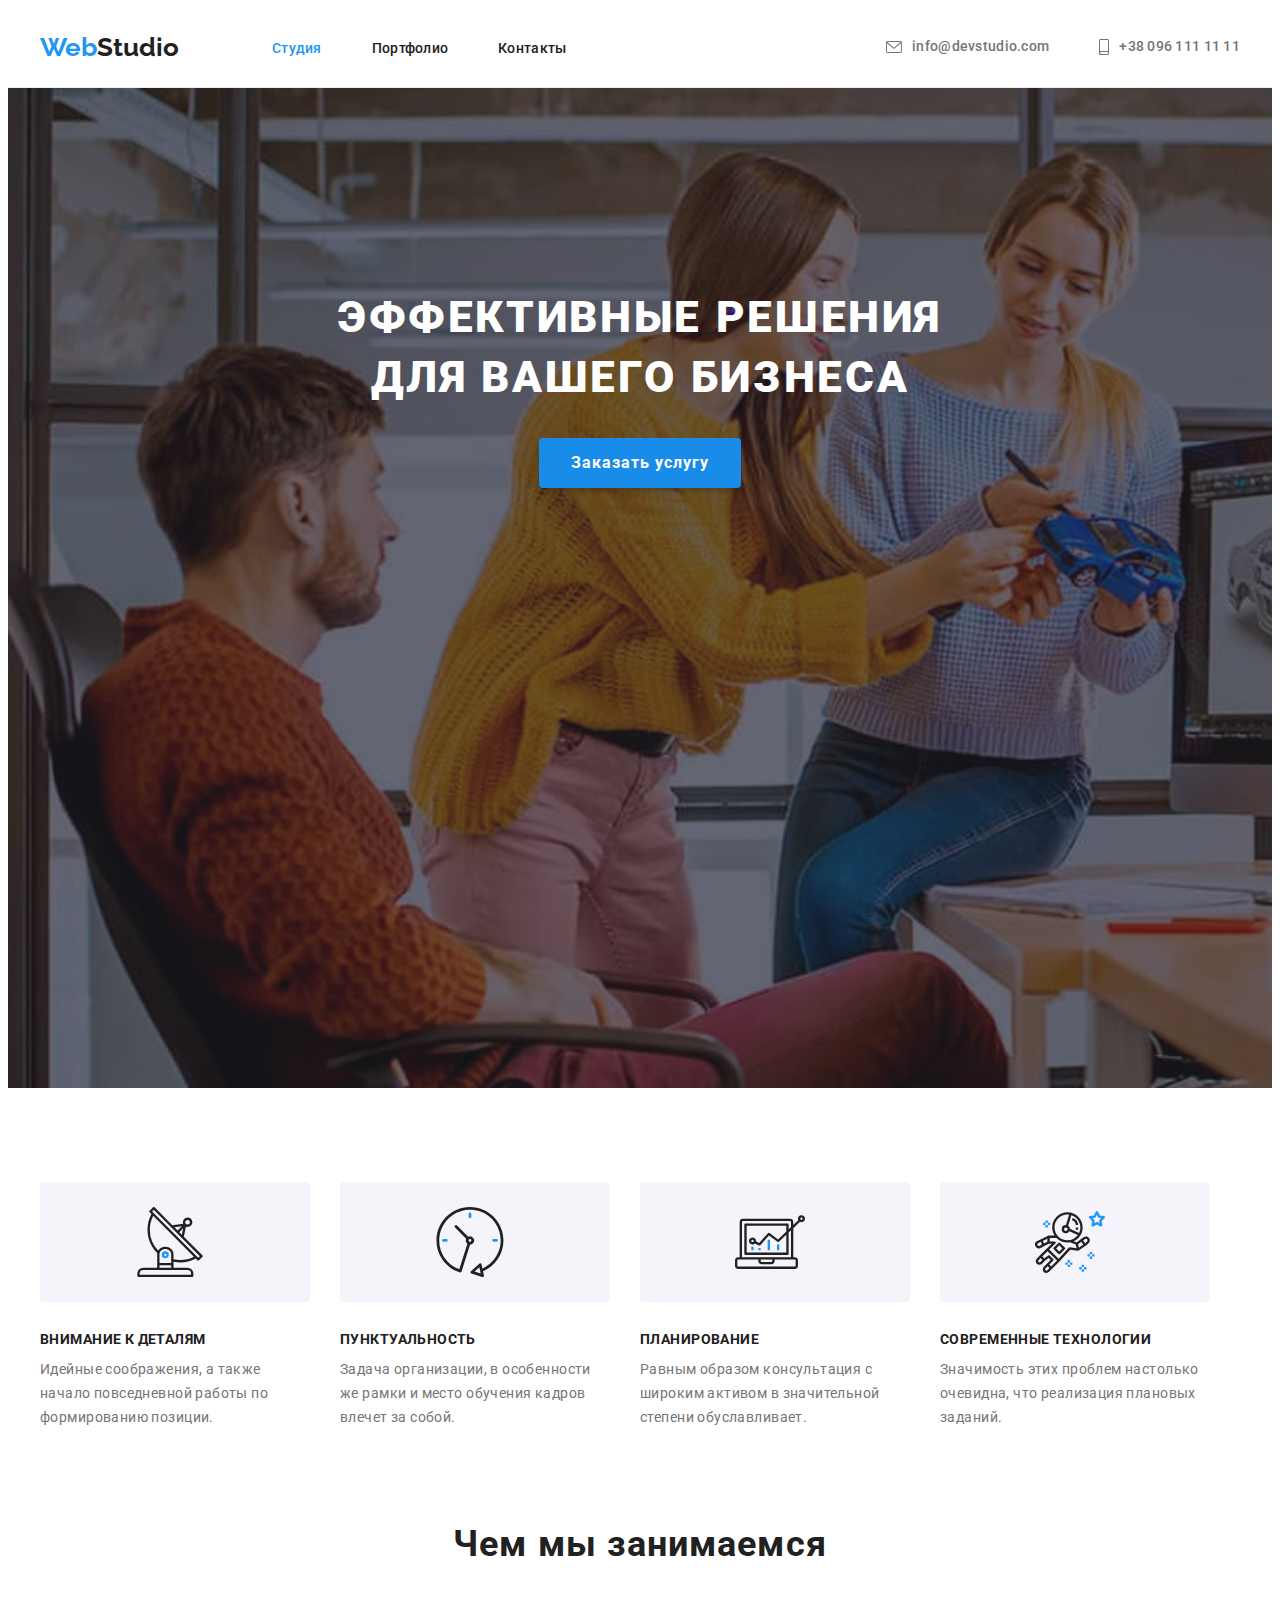
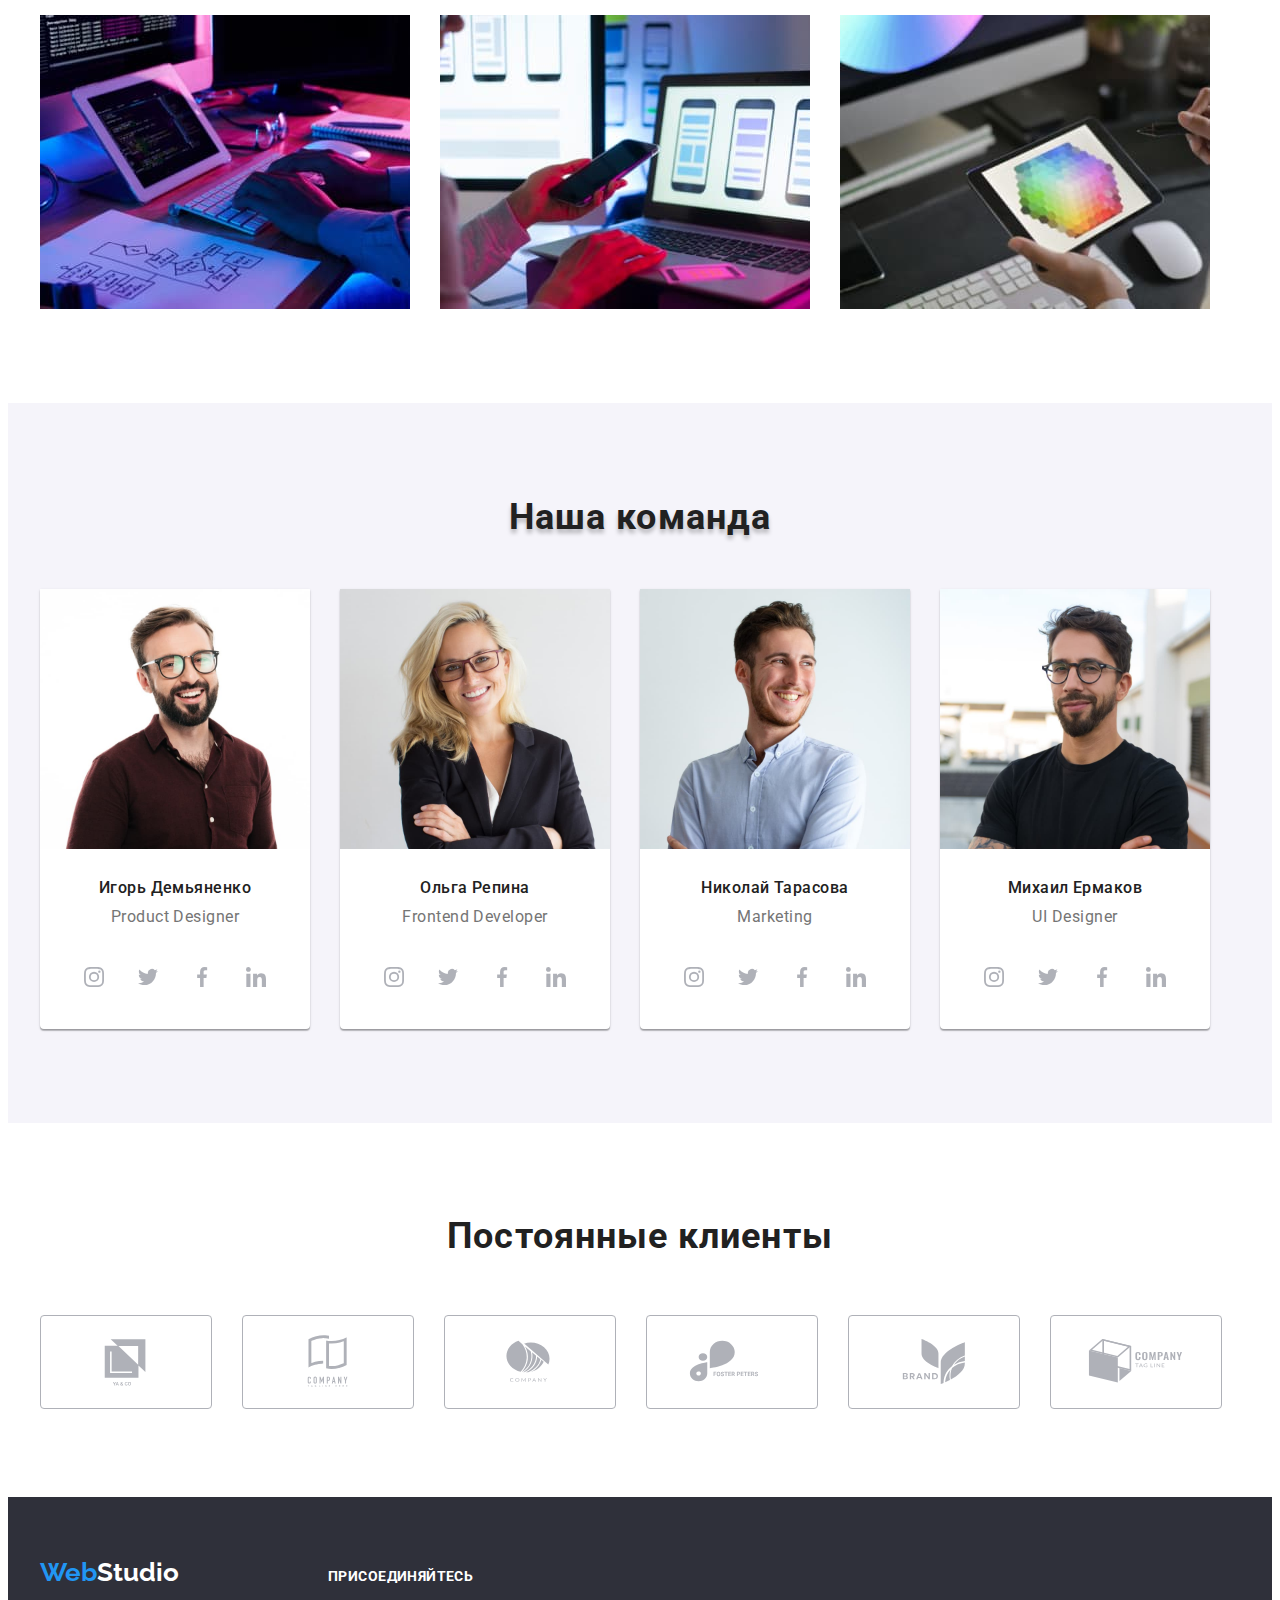
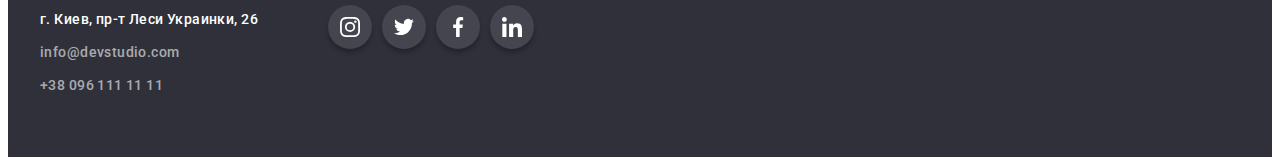
==== index.html @ 04c1d5ff "Добавляет Оверлей и транзишн на елементы при ховере" ====
<!DOCTYPE html>
<html lang="ru">
  <head>
    <meta charset="UTF-8" />
    <meta http-equiv="X-UA-Compatible" content="IE=edge" />
    <meta name="viewport" content="width=device-width, initial-scale=1.0" />
    <title>Home Work 4</title>
    <link rel="preconnect" href="https://fonts.googleapis.com" />
    <link rel="preconnect" href="https://fonts.gstatic.com" crossorigin />
    <link
      href="https://fonts.googleapis.com/css2?family=Raleway:wght@700&family=Roboto:wght@400;500;700;900&display=swap"
      rel="stylesheet"
    />
    <link
      rel="stylesheet"
      href="https://cdnjs.cloudflare.com/ajax/libs/modern-normalize/1.1.0/modern-normalize.min.css"
      integrity="sha512-wpPYUAdjBVSE4KJnH1VR1HeZfpl1ub8YT/NKx4PuQ5NmX2tKuGu6U/JRp5y+Y8XG2tV+wKQpNHVUX03MfMFn9Q=="
      crossorigin="anonymous"
      referrerpolicy="no-referrer"
    />
    <link rel="stylesheet" href="./css/styles.css" />
  </head>
  <body>
    <header class="header">
      <div class="container header-container">
        <div class="flex-container">
          <a href="" class="header-logo"><span class="logo-span">Web</span>Studio</a>
          <nav>
            <ul class="marker-list header-list">
              <li class="item"><a class="nav-link current" href="">Студия</a></li>
              <li class="item"><a class="nav-link" href="./porfolio.html">Портфолио</a></li>
              <li class="item"><a class="nav-link" href="">Контакты</a></li>
            </ul>
          </nav>
          <ul class="marker-list header-list-contact">
            <li class="contact-item">
              <a class="contact-link" href="mailto:info@devstudio.com">
                <svg class="icon-header-mail" width="16" height="12">
                  <use href="./images/symbol-defs.svg#header-icon1"></use></svg
                >info@devstudio.com</a
              >
            </li>
            <li class="contact-item">
              <a class="contact-link" href="tel:+380961111111">
                <svg class="icon-header-mail" width="10" height="16">
                  <use href="./images/symbol-defs.svg#header-icon2"></use>
                </svg>
                +38 096 111 11 11
              </a>
            </li>
          </ul>
        </div>
      </div>
    </header>
    <main>
      <!-- SECTION HERO START -->
      <section class="hero-section hero">
        <div class="container">
          <h1 class="main-title">
            Эффективные решения <br />
            для вашего бизнеса
          </h1>
          <button type="button" class="btn-order-service">Заказать услугу</button>
        </div>
      </section>
      <!-- SECTION HERO END -->
      <!-- SECTION OPPORTUNITIES START -->
      <section class="section">
        <div class="container">
          <h2 class="visually-hidden">Наши преимущества</h2>
          <ul class="marker-list list-box">
            <li class="item">
              <div class="icon-element">
                <svg class="icon-header-mail" width="70" height="70">
                  <use href="./images/symbol-defs.svg#opportunites-icon1"></use>
                </svg>
              </div>
              <h3 class="small-title">Внимание к деталям</h3>
              <p class="text-title">
                Идейные соображения, а также начало повседневной работы по формированию позиции.
              </p>
            </li>

            <li class="item">
              <div class="icon-element">
                <svg class="icon-header-mail" width="70" height="70">
                  <use href="./images/symbol-defs.svg#opportunites-icon2"></use>
                </svg>
              </div>
              <h3 class="small-title">Пунктуальность</h3>
              <p class="text-title">
                Задача организации, в особенности же рамки и место обучения кадров влечет за собой.
              </p>
            </li>

            <li class="item">
              <div class="icon-element">
                <svg class="icon-header-mail" width="70" height="70">
                  <use href="./images/symbol-defs.svg#opportunites-icon3"></use>
                </svg>
              </div>
              <h3 class="small-title">Планирование</h3>
              <p class="text-title">
                Равным образом консультация с широким активом в значительной степени обуславливает.
              </p>
            </li>

            <li class="item">
              <div class="icon-element">
                <svg class="icon-header-mail" width="70" height="70">
                  <use href="./images/symbol-defs.svg#opportunites-icon4"></use>
                </svg>
              </div>
              <h3 class="small-title">Современные технологии</h3>
              <p class="text-title">
                Значимость этих проблем настолько очевидна, что реализация плановых заданий.
              </p>
            </li>
          </ul>
        </div>
      </section>
      <!-- SECTION OPPORTUNITIES END -->
      <!-- SECTION ABOUT US START -->
      <section class="section section-about-us">
        <div class="container">
          <h2 class="section-title">Чем мы занимаемся</h2>
          <ul class="marker-list flex-box-img">
            <li class="item">
              <img
                class="computer-img"
                src="./images/img-1.jpg"
                alt="Компьютер"
                width="370"
                height="294"
              />
            </li>
            <li class="item">
              <img
                class="computer-img"
                src="./images/img-2.jpg"
                alt="Ноутбук"
                width="370"
                height="294"
              />
            </li>
            <li class="item">
              <img
                class="computer-img"
                src="./images/img-3.jpg"
                alt="Планшет с изображением"
                width="370"
                height="294"
              />
            </li>
          </ul>
        </div>
      </section>
      <!-- SECTION ABOUT US END -->
      <!-- SECTION COMMAND START -->
      <section class="section section-command">
        <div class="container">
          <h2 class="section-title title-our-command">Наша команда</h2>
          <ul class="marker-list flex-box-pic">
            <li class="item item-pic">
              <img src="./images/photo-1.jpg" alt="Игорь Демьяненко" width="270" height="260" />
              <div class="text-wrapper">
                <h3 class="title-staff">Игорь Демьяненко</h3>
                <p class="text-staff-position" lang="en">Product Designer</p>
                <div class="icon-wrapper">
                  <a href="" class="link-social-icon">
                    <svg class="icon-social" width="20" height="20">
                      <use href="./images/symbol-defs.svg#instagram-icon"></use>
                    </svg>
                  </a>
                  <a href="" class="link-social-icon">
                    <svg class="icon-social" width="20" height="20">
                      <use href="./images/symbol-defs.svg#twitter-icon"></use>
                    </svg>
                  </a>
                  <a href="" class="link-social-icon">
                    <svg class="icon-social" width="20" height="20">
                      <use href="./images/symbol-defs.svg#facebook-icon"></use>
                    </svg>
                  </a>
                  <a href="" class="link-social-icon">
                    <svg class="icon-social" width="20" height="20">
                      <use href="./images/symbol-defs.svg#linkedin-icon"></use>
                    </svg>
                  </a>
                </div>
              </div>
            </li>
            <li class="item item-pic">
              <img src="./images/photo-2.jpg" alt="Ольга Репина" width="270" height="260" />
              <div class="text-wrapper">
                <h3 class="title-staff">Ольга Репина</h3>
                <p class="text-staff-position" lang="en">Frontend Developer</p>
                <div class="icon-wrapper">
                  <a href="" class="link-social-icon icon-instagram">
                    <svg class="icon-social" width="20" height="20">
                      <use href="./images/symbol-defs.svg#instagram-icon"></use>
                    </svg>
                  </a>
                  <a href="" class="link-social-icon">
                    <svg class="icon-social" width="20" height="20">
                      <use href="./images/symbol-defs.svg#twitter-icon"></use>
                    </svg>
                  </a>
                  <a href="" class="link-social-icon">
                    <svg class="icon-social" width="20" height="20">
                      <use href="./images/symbol-defs.svg#facebook-icon"></use>
                    </svg>
                  </a>
                  <a href="" class="link-social-icon icon-linkedin">
                    <svg class="icon-social" width="20" height="20">
                      <use href="./images/symbol-defs.svg#linkedin-icon"></use>
                    </svg>
                  </a>
                </div>
              </div>
            </li>
            <li class="item item-pic">
              <img src="./images/photo-3.jpg" alt="Николай Тарасов" width="270" height="260" />
              <div class="text-wrapper">
                <h3 class="title-staff">Николай Тарасова</h3>
                <p class="text-staff-position" lang="en">Marketing</p>
                <div class="icon-wrapper">
                  <a href="" class="link-social-icon icon-instagram">
                    <svg class="icon-social" width="20" height="20">
                      <use href="./images/symbol-defs.svg#instagram-icon"></use>
                    </svg>
                  </a>
                  <a href="" class="link-social-icon">
                    <svg class="icon-social" width="20" height="20">
                      <use href="./images/symbol-defs.svg#twitter-icon"></use>
                    </svg>
                  </a>
                  <a href="" class="link-social-icon">
                    <svg class="icon-social" width="20" height="20">
                      <use href="./images/symbol-defs.svg#facebook-icon"></use>
                    </svg>
                  </a>
                  <a href="" class="link-social-icon icon-linkedin">
                    <svg class="icon-social" width="20" height="20">
                      <use href="./images/symbol-defs.svg#linkedin-icon"></use>
                    </svg>
                  </a>
                </div>
              </div>
            </li>
            <li class="item item-pic">
              <img src="./images/photo-4.jpg" alt="Михаил Ермаков" width="270" height="260" />
              <div class="text-wrapper">
                <h3 class="title-staff">Михаил Ермаков</h3>
                <p class="text-staff-position" lang="en">UI Designer</p>
                <div class="icon-wrapper">
                  <a href="" class="link-social-icon icon-instagram">
                    <svg class="icon-social" width="20" height="20">
                      <use href="./images/symbol-defs.svg#instagram-icon"></use>
                    </svg>
                  </a>
                  <a href="" class="link-social-icon">
                    <svg class="icon-social" width="20" height="20">
                      <use href="./images/symbol-defs.svg#twitter-icon"></use>
                    </svg>
                  </a>
                  <a href="" class="link-social-icon">
                    <svg class="icon-social" width="20" height="20">
                      <use href="./images/symbol-defs.svg#facebook-icon"></use>
                    </svg>
                  </a>
                  <a href="" class="link-social-icon icon-linkedin">
                    <svg class="icon-social" width="20" height="20">
                      <use href="./images/symbol-defs.svg#linkedin-icon"></use>
                    </svg>
                  </a>
                </div>
              </div>
            </li>
          </ul>
        </div>
      </section>
      <!-- SECTION COMMAND END -->
      <!-- SECTION CLIENTS START -->
      <section class="section-clients">
        <div class="container">
          <h2 class="section-title title-clients">Постоянные клиенты</h2>
          <ul class="list-icon">
            <li class="item-icon">
              <a class="link-icon" href="">
                <svg class="icon-clients" width="106" height="60">
                  <use href="./images/symbol-defs.svg#sponsor-icon1"></use>
                </svg>
              </a>
            </li>
            <li class="item-icon">
              <a class="link-icon" href="">
                <svg class="icon-clients" width="106" height="60">
                  <use href="./images/symbol-defs.svg#sponsor-icon2"></use>
                </svg>
              </a>
            </li>
            <li class="item-icon">
              <a class="link-icon" href="">
                <svg class="icon-clients" width="106" height="60">
                  <use href="./images/symbol-defs.svg#sponsor-icon3"></use>
                </svg>
              </a>
            </li>
            <li class="item-icon">
              <a class="link-icon" href="">
                <svg class="icon-clients" width="106" height="60">
                  <use href="./images/symbol-defs.svg#sponsor-icon4"></use>
                </svg>
              </a>
            </li>
            <li class="item-icon">
              <a class="link-icon" href="">
                <svg class="icon-clients" width="106" height="60">
                  <use href="./images/symbol-defs.svg#sponsor-icon5"></use>
                </svg>
              </a>
            </li>
            <li class="item-icon">
              <a class="link-icon" href="">
                <svg class="icon-clients" width="106" height="60">
                  <use href="./images/symbol-defs.svg#sponsor-icon6"></use>
                </svg>
              </a>
            </li>
          </ul>
        </div>
      </section>

      <!-- SECTION CLIENTS END-->
    </main>
    <footer class="footer">
      <div class="container footer-flex-container">
        <div class="link-wrapper">
          <a href="" class="footer-logo"><span class="logo-span">Web</span>Studio</a>
          <address>
            <ul class="marker-list">
              <li class="item">
                <a
                  class="footer-link-contact footer-link-adress"
                  href="https://goo.gl/maps/3jRDSdYq94xRZy5t9"
                  target="_blank"
                  >г. Киев, пр-т Леси Украинки, 26</a
                >
              </li>
              <li class="item">
                <a class="footer-link-contact" href="mailto:info@devstudio.com"
                  >info@devstudio.com</a
                >
              </li>
              <li class="item">
                <a class="footer-link-contact" href="tel:+380961111111">+38 096 111 11 11</a>
              </li>
            </ul>
          </address>
        </div>
        <div class="footer-icon-wrapper">
          <p class="text-footer-icon">присоединяйтесь</p>
          <ul class="list-icon-wrapper">
            <li class="item-footer-icon">
              <a href="" class="footer-link-icon">
                <svg class="icon-social" width="20" height="20">
                  <use href="./images/symbol-defs.svg#instagram-icon"></use>
                </svg>
              </a>
            </li>
            <li class="item-footer-icon">
              <a href="" class="footer-link-icon">
                <svg class="icon-social" width="20" height="20">
                  <use href="./images/symbol-defs.svg#twitter-icon"></use>
                </svg>
              </a>
            </li>
            <li class="item-footer-icon">
              <a href="" class="footer-link-icon">
                <svg class="icon-social" width="20" height="20">
                  <use href="./images/symbol-defs.svg#facebook-icon"></use>
                </svg>
              </a>
            </li>
            <li class="item-footer-icon">
              <a href="" class="footer-link-icon">
                <svg class="icon-social" width="20" height="20">
                  <use href="./images/symbol-defs.svg#linkedin-icon"></use>
                </svg>
              </a>
            </li>
          </ul>
        </div>
      </div>
    </footer>
  </body>
</html>
---- css/styles.css ----
:root {
  --main-color: #757575;

  --dark-color: #212121;

  --secondary-color: #ffffff;

  --footer-link-color: rgba(255, 255, 255, 0.6);

  --hover-color: #2196f3;

  --font-text: 14px;

  --font-weight-main: 500;
}

body {
  font-family: 'Roboto', sans-serif;
  color: var(--main-color);
}

h1,
h2,
h3,
h4,
ul,
p {
  margin: 0;
  padding: 0;
}

img {
  display: block;
}
.marker-list {
  list-style-type: none;
  padding: 0;
}

/* =====HEADER START====== */
.header {
  border-bottom: 1px solid #ececec;
}

.container {
  width: 1200px;
  padding: 0 15px;
  margin: 0 auto;
}

header a {
  padding: 24px 0px;
}
.flex-container {
  display: flex;
  align-items: center;
}

.header-logo {
  font-family: 'Raleway', sans-serif;
  font-size: 26px;
  font-weight: 700;
  line-height: 1.19;
  text-decoration: none;
  color: var(--dark-color);
  margin-right: 93px;

  transition: text-shadow 250ms cubic-bezier(0.4, 0, 0.2, 1);
}

.header-logo:hover,
.header-logo:focus {
  text-shadow: 0px 4px 4px rgba(0, 0, 0, 0.25), 0px 4px 4px rgba(0, 0, 0, 0.25);
}

.logo-span {
  color: var(--hover-color);
}

.header-list {
  display: flex;
}

.header-list > .item:not(:last-child) {
  margin-right: 50px;
}
.marker-list .nav-link {
  font-size: var(--font-text);
  font-weight: var(--font-weight-main);
  line-height: 1.14;
  text-decoration: none;
  color: var(--dark-color);
  letter-spacing: 0.02em;

  transition: color 250ms cubic-bezier(0.4, 0, 0.2, 1);
}

.nav-link:hover,
.nav-link:focus {
  color: var(--hover-color);
}

.marker-list .nav-link.current {
  color: var(--hover-color);
}

.header-list-contact > .contact-item:first-child {
  margin-right: 50px;
}

.header-list-contact {
  display: flex;
  margin-left: auto;
}

.contact-link {
  display: flex;
  justify-content: center;
  align-items: center;
  font-size: var(--font-text);
  font-weight: var(--font-weight-main);
  line-height: 1.14;
  text-decoration: none;
  color: var(--main-color);
  font-style: normal;
  letter-spacing: 0.02em;

  transition: color 250ms cubic-bezier(0.4, 0, 0.2, 1);
}

.contact-link:hover,
.contact-link:focus {
  color: var(--hover-color);
}

.icon-header-mail {
  margin-right: 10px;
  fill: currentColor;
}

/* =====HEADER END====== */

/* =======HERO START====== */
.hero-section {
  margin-right: auto;
  margin-left: auto;
  max-width: 1600px;
  height: 600px;
  padding-bottom: 200px;
  padding-top: 200px;

  text-align: center;
  background-image: linear-gradient(rgba(47, 48, 58, 0.4), rgba(47, 48, 58, 0.4)),
    url(../images/background-img1.jpg);
  background-repeat: no-repeat;
  background-size: cover;
  background-color: #2f303a;
}

.main-title {
  margin-bottom: 30px;

  color: var(--secondary-color);
  font-weight: 900;
  line-height: 1.36;
  font-size: 44px;
  text-transform: uppercase;
  letter-spacing: 0.06em;
  text-align: center;
}

.btn-order-service {
  padding: 10px 32px;
  border: 0px;
  border-radius: 4px;

  font-family: 'Roboto', sans-serif;
  color: var(--secondary-color);
  font-weight: 700;
  font-size: 16px;
  line-height: 1.87;
  letter-spacing: 0.06em;
  background-color: #188ce8;
  box-shadow: 0px 4px 4px rgba(0, 0, 0, 0.15);

  cursor: pointer;
  transition: background-color 250ms cubic-bezier(0.4, 0, 0.2, 1);
}

.btn-order-service:hover,
.btn-order-service:focus {
  background-color: var(--hover-color);
}
/* =======HERO END====== */

/* ======SECTION OPPORTUNITIES START======= */

/* Утилита скрытия текста */
.visually-hidden {
  position: absolute;
  width: 1px;
  height: 1px;
  margin: -1px;
  border: 0;
  padding: 0;
  white-space: nowrap;
  clip-path: inset(100%);
  clip: rect(0 0 0 0);
  overflow: hidden;
}

.section {
  padding: 94px 0;
}

.list-box {
  display: flex;
}

.list-box > .item {
  width: 270px;
}

.list-box .item:not(:last-child) {
  margin-right: 30px;
}

.icon-element {
  display: flex;
  justify-content: center;
  align-items: center;
  width: 270px;
  height: 120px;
  margin-bottom: 30px;
  border-radius: 4px;

  background-color: #f5f4fa;
}
.small-title {
  margin-bottom: 10px;

  line-height: 1.14;
  letter-spacing: 0.03em;
  text-transform: uppercase;
  color: var(--dark-color);
  font-size: var(--font-text);
  font-weight: 700;
}

.text-title {
  font-size: var(--font-text);
  letter-spacing: 0.03em;
  line-height: 1.71;
}

/* ======SECTION OPPORTUNITIES END======= */

/* ======SECTION ABOUT US START======= */
.section-about-us {
  padding-top: 0;
}

.flex-box-img {
  display: flex;
  margin-left: -30px;
  margin-top: -30px;

  flex-basis: calc((100% - 90px) / 4);
}

.flex-box-img .item {
  margin-left: 30px;
  margin-top: 30px;
}

.section-title {
  margin-bottom: 50px;

  text-align: center;
  font-weight: 700;
  font-size: 36px;
  line-height: 1.16;
  letter-spacing: 0.03em;
  color: var(--dark-color);
}

/* ======SECTION ABOUT US END======= */

/* ======SECTION COMMAND START====== */
.section-command {
  background-color: #f5f4fa;
}

.flex-box-pic {
  display: flex;
  flex-basis: calc((100% - 120px) / 4);

  margin-left: -30px;
}

.item-pic {
  margin-left: 30px;

  text-align: center;
  background: #ffffff;
  box-shadow: 0px 1px 3px rgba(0, 0, 0, 0.12), 0px 1px 1px rgba(0, 0, 0, 0.14),
    0px 2px 1px rgba(0, 0, 0, 0.2);
  border-radius: 0px 0px 4px 4px;
}

.text-wrapper {
  padding-bottom: 30px;
  padding-top: 30px;
}

.title-our-command {
  text-shadow: 0px 4px 4px rgba(0, 0, 0, 0.25);
}

.title-staff {
  margin-bottom: 10px;

  color: var(--dark-color);
  font-size: 16px;
  line-height: 1.18;
  letter-spacing: 0.03em;
  font-weight: 500;
}

.text-staff-position {
  margin-bottom: 28px;

  font-size: 16px;
  line-height: 1.18;
  letter-spacing: 0.03em;
}

.icon-wrapper {
  display: flex;
  align-items: center;
  justify-content: center;
}

.link-social-icon {
  display: flex;
  justify-content: center;
  align-items: center;
  width: 44px;
  height: 44px;
  color: #afb1b8;
  cursor: pointer;
  transition: color 250ms cubic-bezier(0.4, 0, 0.2, 1),
    background-color 250ms cubic-bezier(0.4, 0, 0.2, 1),
    border-radius 250ms cubic-bezier(0.4, 0, 0.2, 1);
}

.link-social-icon:hover,
.link-social-icon:focus {
  color: var(--secondary-color);
  background-color: var(--hover-color);
  border-radius: 50%;
}

.link-social-icon:not(:last-child) {
  margin-right: 10px;
}

.icon-social {
  fill: currentColor;
}

/* ======SECTION COMMAND END====== */

/* ======SECTION CLIENTS START====== */
.section-clients {
  padding-top: 93px;
  padding-bottom: 88px;
}

.section-clients li {
  list-style: none;
}

.section-title.title-clients {
  margin-bottom: 57px;
}
.list-icon {
  display: flex;
}
.item-icon:not(:first-child) {
  margin-left: 30px;
}

.link-icon {
  display: block;
}

.link-icon {
  display: flex;
  width: 170px;
  height: 92px;
  justify-content: center;
  align-items: center;
  color: #afb1b8;
  border: 1px solid #afb1b8;
  border-radius: 4px;

  transition: color 250ms cubic-bezier(0.4, 0, 0.2, 1), border 250ms cubic-bezier(0.4, 0, 0.2, 1);
}

.link-icon:hover,
.link-icon:focus {
  color: #2196f3;
  border: 1px solid #2196f3;
}

.icon-clients {
  fill: currentColor;
}

/* ======SECTION CLIENTS END====== */

/* =======PAGE PORTFOLIO START====== */
.section-portfolio {
  padding-top: 94px;
  padding-bottom: 94px;
}

.btn-list {
  display: flex;
  justify-content: center;
  margin-bottom: 50px;
}

.btn-list > .item:not(:last-child) {
  margin-right: 8px;
}

.button-portfolio {
  padding: 6px 22px;
  border: 0;
  border-radius: 4px;

  font-family: 'Roboto', sans-serif;
  font-weight: var(--font-weight-main);
  font-size: 16px;
  line-height: 1.62;
  letter-spacing: 0.03em;
  color: var(--dark-color);
  background: #f5f4fa;

  cursor: pointer;

  transition: color 250ms cubic-bezier(0.4, 0, 0.2, 1),
    background-color 250ms cubic-bezier(0.4, 0, 0.2, 1),
    box-shadow 250ms cubic-bezier(0.4, 0, 0.2, 1);
}

.button-portfolio:hover,
.button-portfolio:focus {
  color: var(--secondary-color);
  background-color: var(--hover-color);
  box-shadow: 0px 3px 1px rgba(0, 0, 0, 0.1), 0px 1px 2px rgba(0, 0, 0, 0.08),
    0px 2px 2px rgba(0, 0, 0, 0.12);
}

.cards-list {
  display: flex;
  flex-wrap: wrap;
  flex-basis: calc((100% - 90px) / 3);
  margin-left: -30px;
  margin-top: -30px;
}

.cards-list > .item {
  margin-left: 30px;
  margin-top: 30px;
  transition: box-shadow 250ms cubic-bezier(0.4, 0, 0.2, 1);
}

.cards-list .item:hover {
  box-shadow: 0px 4px 4px rgba(0, 0, 0, 0.25);
}

.link-img {
  text-decoration: none;
  color: var(--main-color);
}

/* OVERLAY START*/
.img-wrapper {
  position: relative;
  overflow: hidden;
}

.overlay {
  position: absolute;
  top: 0;
  left: 0;
  width: 100%;
  height: 100%;
  overflow: auto;

  padding: 63px 24px;

  color: var(--secondary-color);
  font-size: 18px;
  line-height: 1.55;

  transform: translateY(100%);
  transition: transform 250ms cubic-bezier(0.4, 0, 0.2, 1),
    background 250ms cubic-bezier(0.4, 0, 0.2, 1);
}

.link-img:hover .overlay,
.link-img:focus .overlay {
  transform: translateY(0%);
  background: rgba(33, 150, 243, 0.9);
}

/* OVERLAY END*/
.text-card {
  padding: 20px 24px;

  background: #ffffff;
  border-bottom: 1px solid #eeeeee;
  border-right: 1px solid #eeeeee;
  border-left: 1px solid #eeeeee;
}

.portfolio-title {
  margin-bottom: 4px;

  color: var(--dark-color);
  font-size: 18px;
  line-height: 2;
  letter-spacing: 0.06em;
  font-weight: 700;
}

.text-services {
  font-size: 16px;
  line-height: 1.87;
  letter-spacing: 0.03em;
  text-shadow: 0px 4px 4px rgba(0, 0, 0, 0.25);
}
/* =======PAGE PORTFOLIO END======= */

/* ======FOOTER START====== */
.footer {
  background: #2f303a;
  padding-bottom: 60px;
  padding-top: 60px;
}

.footer-logo {
  display: inline-block;
  margin-bottom: 20px;

  font-family: 'Raleway', sans-serif;
  font-size: 26px;
  font-weight: 700;
  line-height: 1.19;
  text-decoration: none;
  color: var(--secondary-color);

  transition: text-shadow 250ms cubic-bezier(0.4, 0, 0.2, 1);
}

.footer-logo:hover,
.footer-logo:focus {
  text-shadow: 0px 4px 4px rgba(0, 0, 0, 0.25), 0px 4px 4px rgba(0, 0, 0, 0.25);
}

.footer .item:not(:last-child) {
  margin-bottom: 9px;
}
.footer-link-contact {
  font-size: var(--font-text);
  font-weight: var(--font-weight-main);
  line-height: 1.71;
  text-decoration: none;
  color: var(--footer-link-color);
  letter-spacing: 0.03em;
  font-style: normal;

  transition: color 250ms cubic-bezier(0.4, 0, 0.2, 1);
}

.footer-link-contact:hover,
.footer-link-contact:focus {
  color: var(--hover-color);
}

.footer-link-adress {
  color: var(--secondary-color);
}

.list-icon-wrapper li {
  list-style: none;
}
/* STYLES FOR ICON */
.footer-flex-container {
  display: flex;
  align-items: baseline;
}

.link-wrapper {
  margin-right: 70px;
}

.text-footer-icon {
  margin-bottom: 20px;

  font-weight: bold;
  font-size: 14px;
  line-height: 1.14;
  letter-spacing: 0.03em;
  text-transform: uppercase;

  color: #ffffff;
}

.list-icon-wrapper {
  display: flex;
}
.item-footer-icon {
  list-style: none;
}
.item-footer-icon:not(:last-child) {
  margin-right: 10px;
}
.footer-link-icon {
  display: flex;
  align-items: center;
  justify-content: center;
  width: 44px;
  height: 44px;

  color: white;
  background-color: rgba(255, 255, 255, 0.1);
  border-radius: 50%;
  box-shadow: 0px 4px 4px rgba(0, 0, 0, 0.25);
  cursor: pointer;

  transition: background-color 250ms cubic-bezier(0.4, 0, 0.2, 1);
}

.footer-link-icon:hover,
.footer-link-icon:focus {
  background-color: var(--hover-color);
}

/* ======FOOTER END====== */
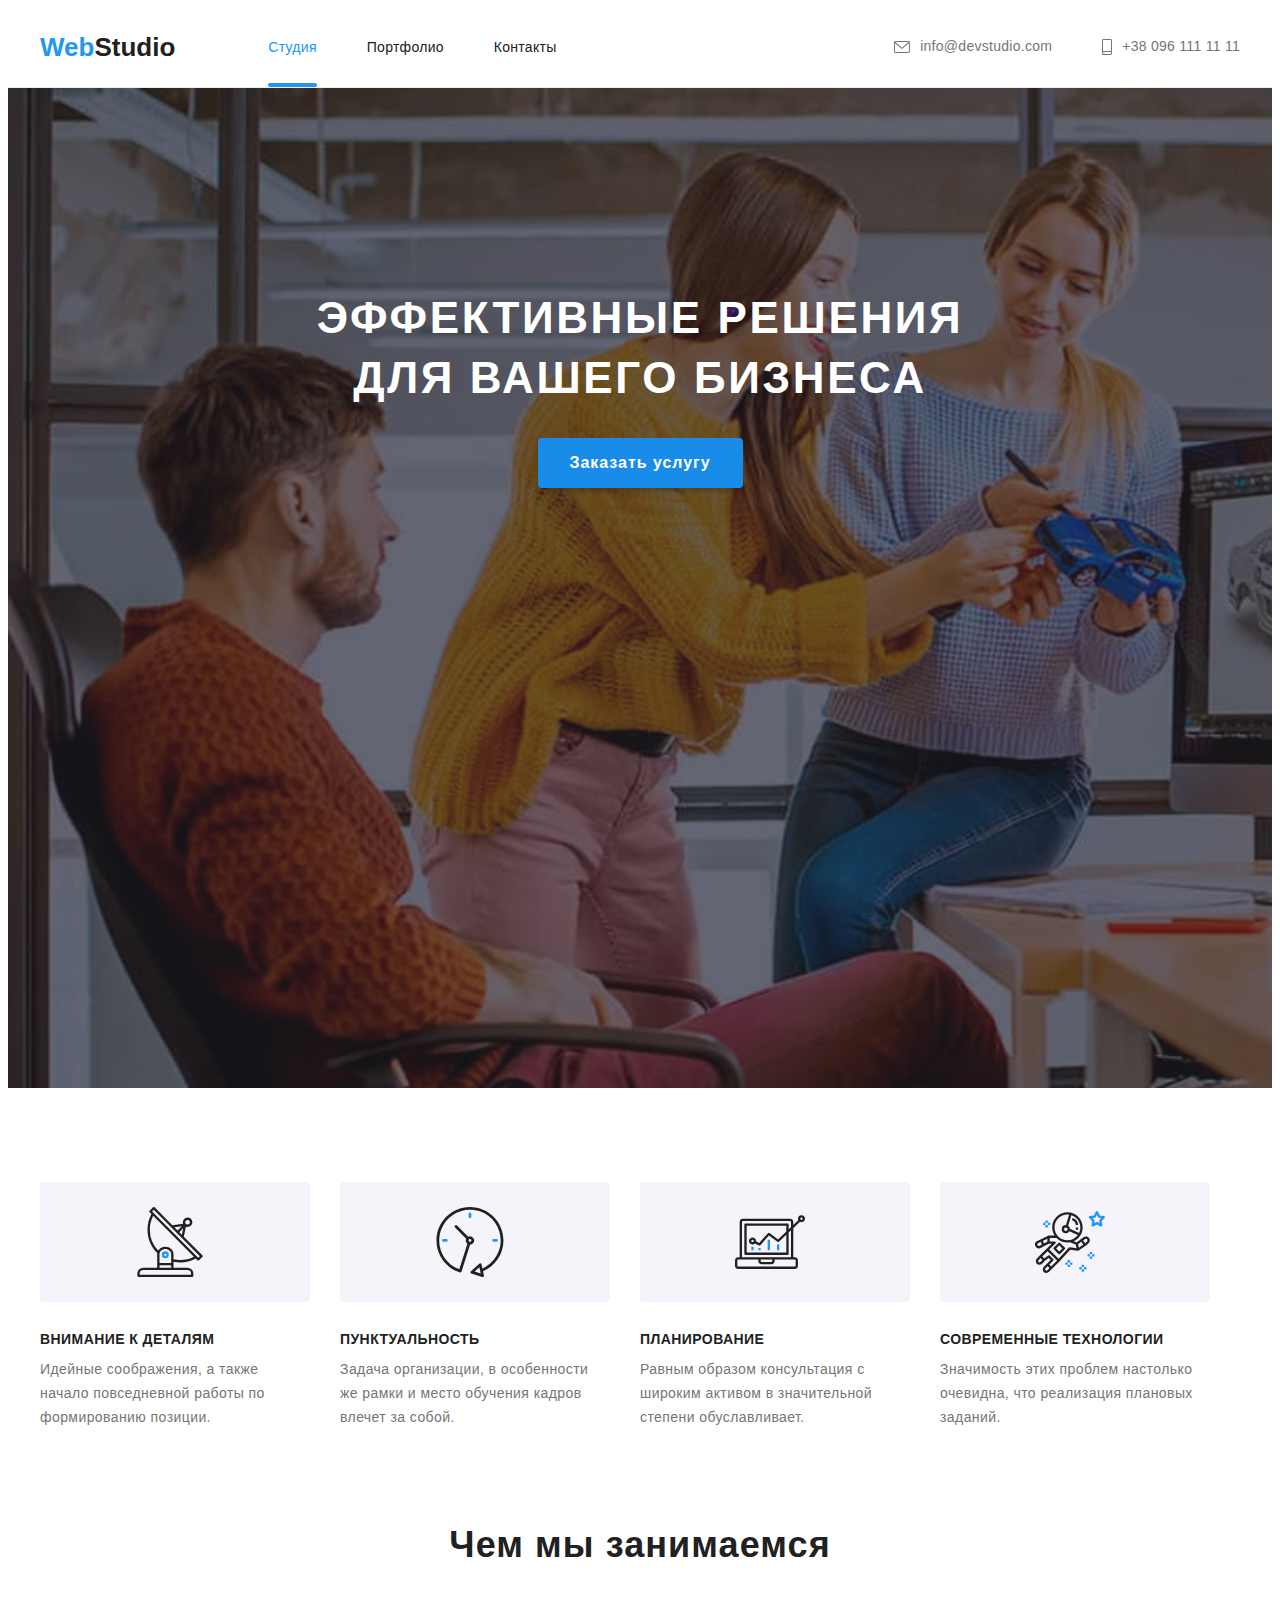
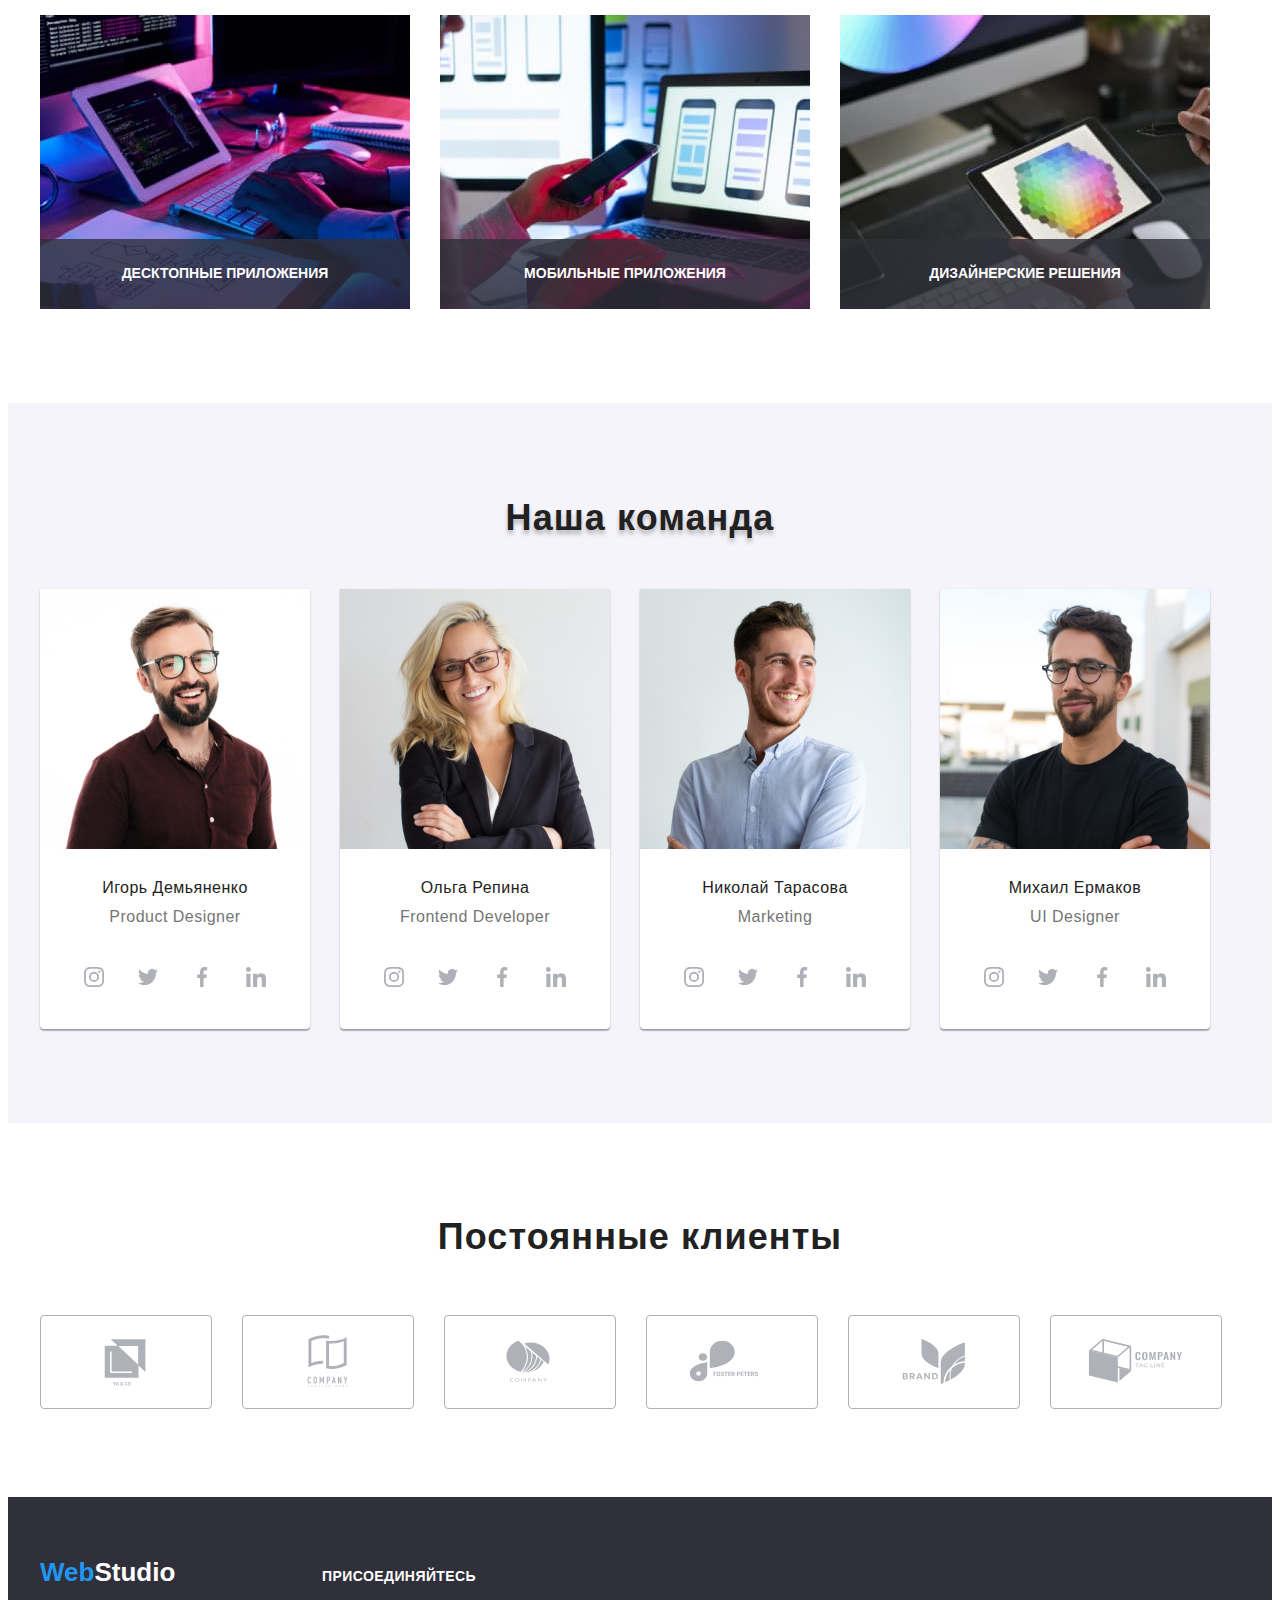
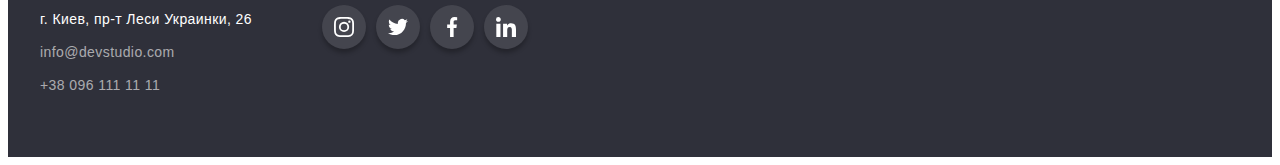
==== commit edff3fac: "Add backdrop and line under current link" ====
--- a/index.html
+++ b/index.html
@@ -4,11 +4,11 @@
     <meta charset="UTF-8" />
     <meta http-equiv="X-UA-Compatible" content="IE=edge" />
     <meta name="viewport" content="width=device-width, initial-scale=1.0" />
-    <title>Home Work 4</title>
+    <title>Home Work 5</title>
     <link rel="preconnect" href="https://fonts.googleapis.com" />
     <link rel="preconnect" href="https://fonts.gstatic.com" crossorigin />
     <link
-      href="https://fonts.googleapis.com/css2?family=Raleway:wght@700&family=Roboto:wght@400;500;700;900&display=swap"
+      href="https://fonts.googleapis.om/css2?family=Raleway:wght@700&family=Roboto:wght@400;500;700;900&display=swap"
       rel="stylesheet"
     />
     <link
@@ -60,7 +60,7 @@
             Эффективные решения <br />
             для вашего бизнеса
           </h1>
-          <button type="button" class="btn-order-service">Заказать услугу</button>
+          <button type="button" class="btn-order-service" data-modal-open>Заказать услугу</button>
         </div>
       </section>
       <!-- SECTION HERO END -->
@@ -126,31 +126,40 @@
           <h2 class="section-title">Чем мы занимаемся</h2>
           <ul class="marker-list flex-box-img">
             <li class="item">
-              <img
-                class="computer-img"
-                src="./images/img-1.jpg"
-                alt="Компьютер"
-                width="370"
-                height="294"
-              />
-            </li>
-            <li class="item">
-              <img
-                class="computer-img"
-                src="./images/img-2.jpg"
-                alt="Ноутбук"
-                width="370"
-                height="294"
-              />
-            </li>
-            <li class="item">
-              <img
-                class="computer-img"
-                src="./images/img-3.jpg"
-                alt="Планшет с изображением"
-                width="370"
-                height="294"
-              />
+              <div class="box-computer-img">
+                <img
+                  class="computer-img"
+                  src="./images/img-1.jpg"
+                  alt="Компьютер"
+                  width="370"
+                  height="294"
+                />
+                <p class="text-on-img">Десктопные приложения</p>
+              </div>
+            </li>
+            <li class="item">
+              <div class="box-computer-img">
+                <img
+                  class="computer-img"
+                  src="./images/img-2.jpg"
+                  alt="Ноутбук"
+                  width="370"
+                  height="294"
+                />
+                <p class="text-on-img">Мобильные приложения</p>
+              </div>
+            </li>
+            <li class="item">
+              <div class="box-computer-img">
+                <img
+                  class="computer-img"
+                  src="./images/img-3.jpg"
+                  alt="Планшет с изображением"
+                  width="370"
+                  height="294"
+                />
+                <p class="text-on-img">Дизайнерские решения</p>
+              </div>
             </li>
           </ul>
         </div>
@@ -394,5 +403,15 @@
         </div>
       </div>
     </footer>
+    <div class="backdrop is-hidden" data-modal>
+      <div class="modal">
+        <button class="btn-modal" type="button" data-modal-close>
+          <svg class="modal-close-icon" width="18" height="18">
+            <use href="./images/symbol-defs.svg#close-icon"></use>
+          </svg>
+        </button>
+      </div>
+    </div>
+    <script src="./js/modal.js"></script>
   </body>
 </html>
--- a/css/styles.css
+++ b/css/styles.css
@@ -85,6 +85,9 @@
   margin-right: 50px;
 }
 .marker-list .nav-link {
+  position: relative;
+  padding-bottom: 32px;
+
   font-size: var(--font-text);
   font-weight: var(--font-weight-main);
   line-height: 1.14;
@@ -100,8 +103,22 @@
   color: var(--hover-color);
 }
 
-.marker-list .nav-link.current {
+.marker-list .current {
   color: var(--hover-color);
+}
+
+.marker-list .current::after {
+content: "";
+
+position: absolute;
+bottom: 0;
+width: 100%;
+height: 4px;
+background: #2196F3;
+border-radius: 2px;
+
+display: flex;
+flex-direction: row;
 }
 
 .header-list-contact > .contact-item:first-child {
@@ -273,6 +290,32 @@
   margin-top: 30px;
 }
 
+.box-computer-img {
+position: relative;
+
+}
+
+.text-on-img {
+position: absolute;
+bottom: 0;
+left: 0;
+
+display:flex;
+justify-content: center;
+align-items: center;
+width: 370px;
+height: 70px;
+
+font-weight: 700;
+font-size: 14px;
+line-height: 1.14;
+text-transform: uppercase;
+color: white;
+background: rgba(47, 48, 58, 0.8);
+
+
+}
+
 .section-title {
   margin-bottom: 50px;
 
@@ -490,7 +533,7 @@
 /* OVERLAY START*/
 .img-wrapper {
   position: relative;
-  overflow: hidden;
+  overflow: hidden; 
 }
 
 .overlay {
@@ -652,3 +695,62 @@
 }
 
 /* ======FOOTER END====== */
+
+
+/* BACKDROP START*/
+
+.backdrop {
+position: fixed;
+left: 0;
+top: 0;
+
+width: 100vw;
+height: 100vh;
+
+background: rgba(0, 0, 0, 0.2);
+transition: opacity 250ms cubic-bezier(0.4, 0, 0.2, 1), visibility 250ms cubic-bezier(0.4, 0, 0.2, 1);
+transform: scale(1.3);
+}
+
+.backdrop.is-hidden {
+opacity: 0;
+visibility: hidden;
+pointer-events: 0;
+}
+
+.modal{
+position: absolute;
+top: 50%;
+left: 50%;
+transform: translate(-50%,-50%);
+
+width:528px;
+height: 581px;
+
+background: #FFFFFF;
+box-shadow: 0px 1px 3px rgba(0, 0, 0, 0.12),
+0px 1px 1px rgba(0, 0, 0, 0.14),
+0px 2px 1px rgba(0, 0, 0, 0.2);
+border-radius: 4px;
+}
+
+.btn-modal {
+position: absolute;
+top: 8px;
+right: 8px;
+
+display: flex;
+justify-content: center;
+align-items: center;
+padding: 0;
+
+width: 30px;
+height: 30px;
+border-radius: 50%;
+
+background: #FFFFFF;
+border: 1px solid rgba(0, 0, 0, 0.1);
+cursor: pointer;
+}
+
+/* BACKDROP END*/
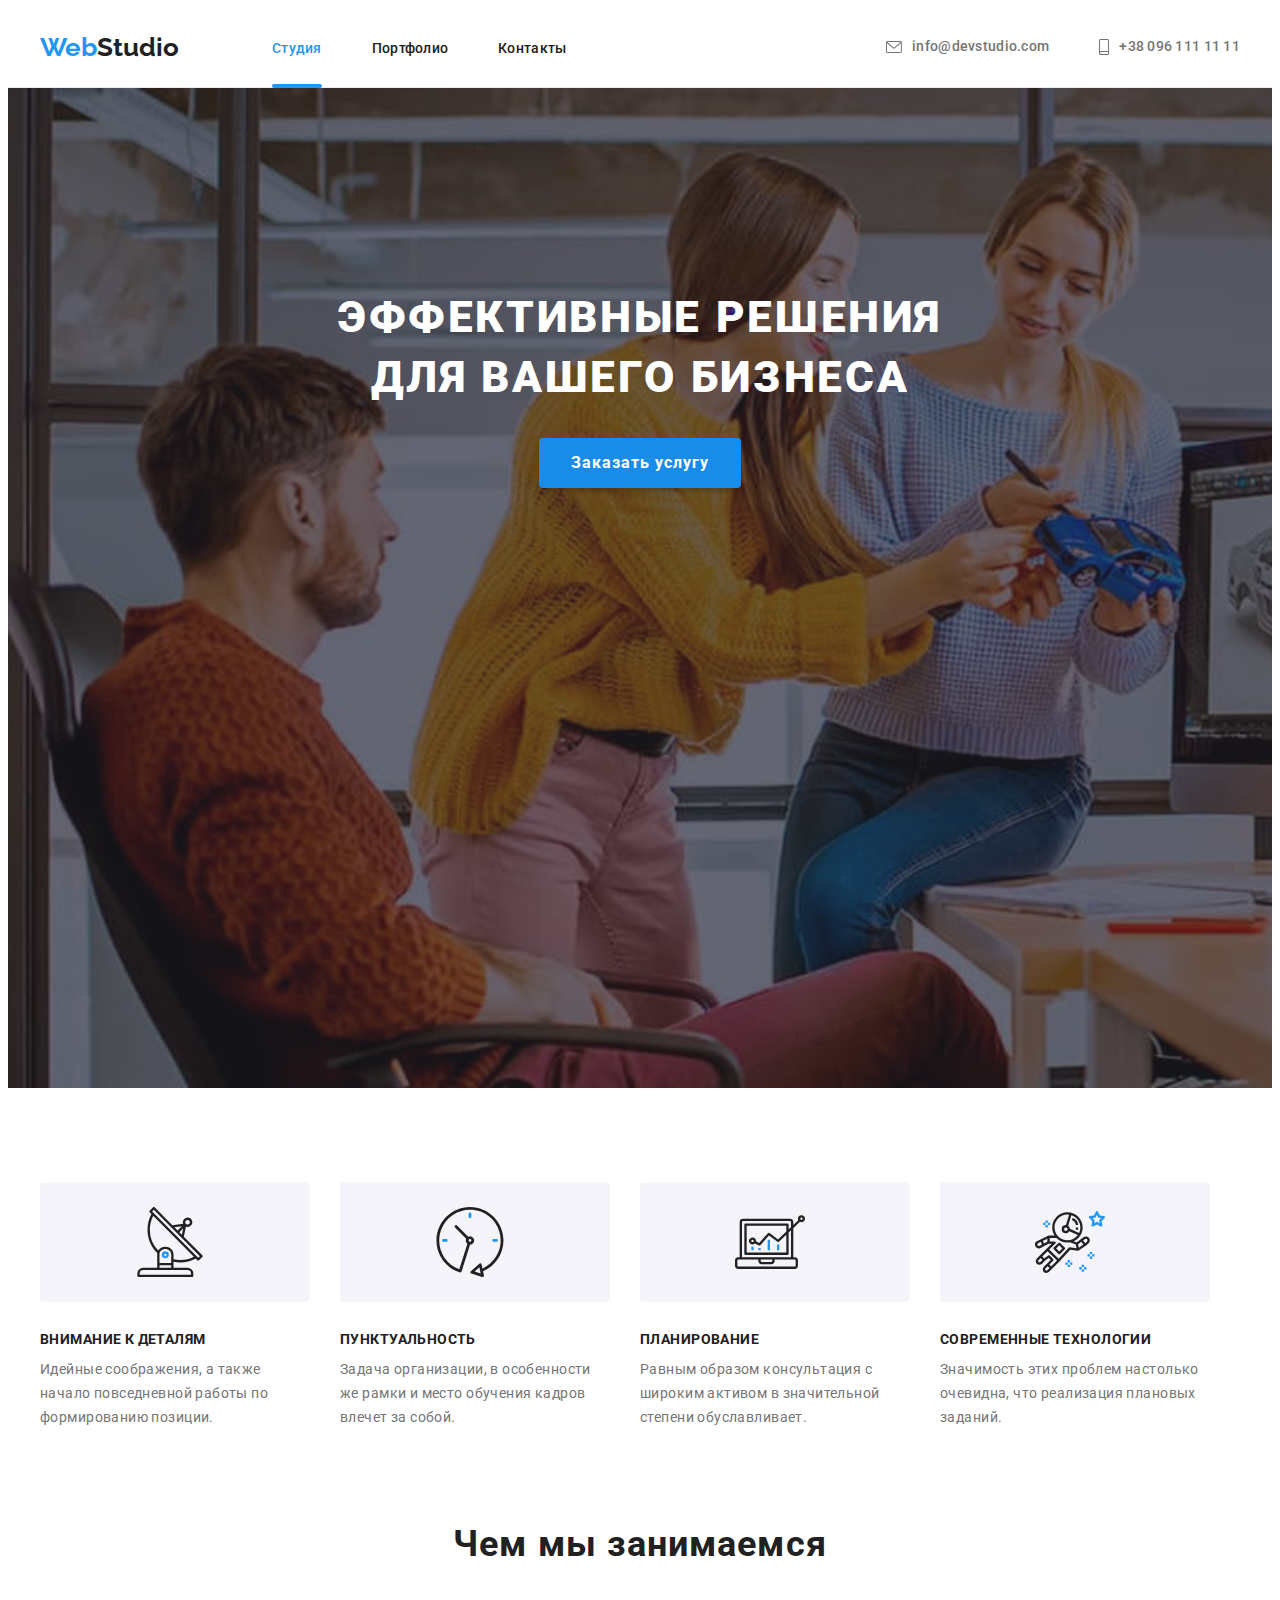
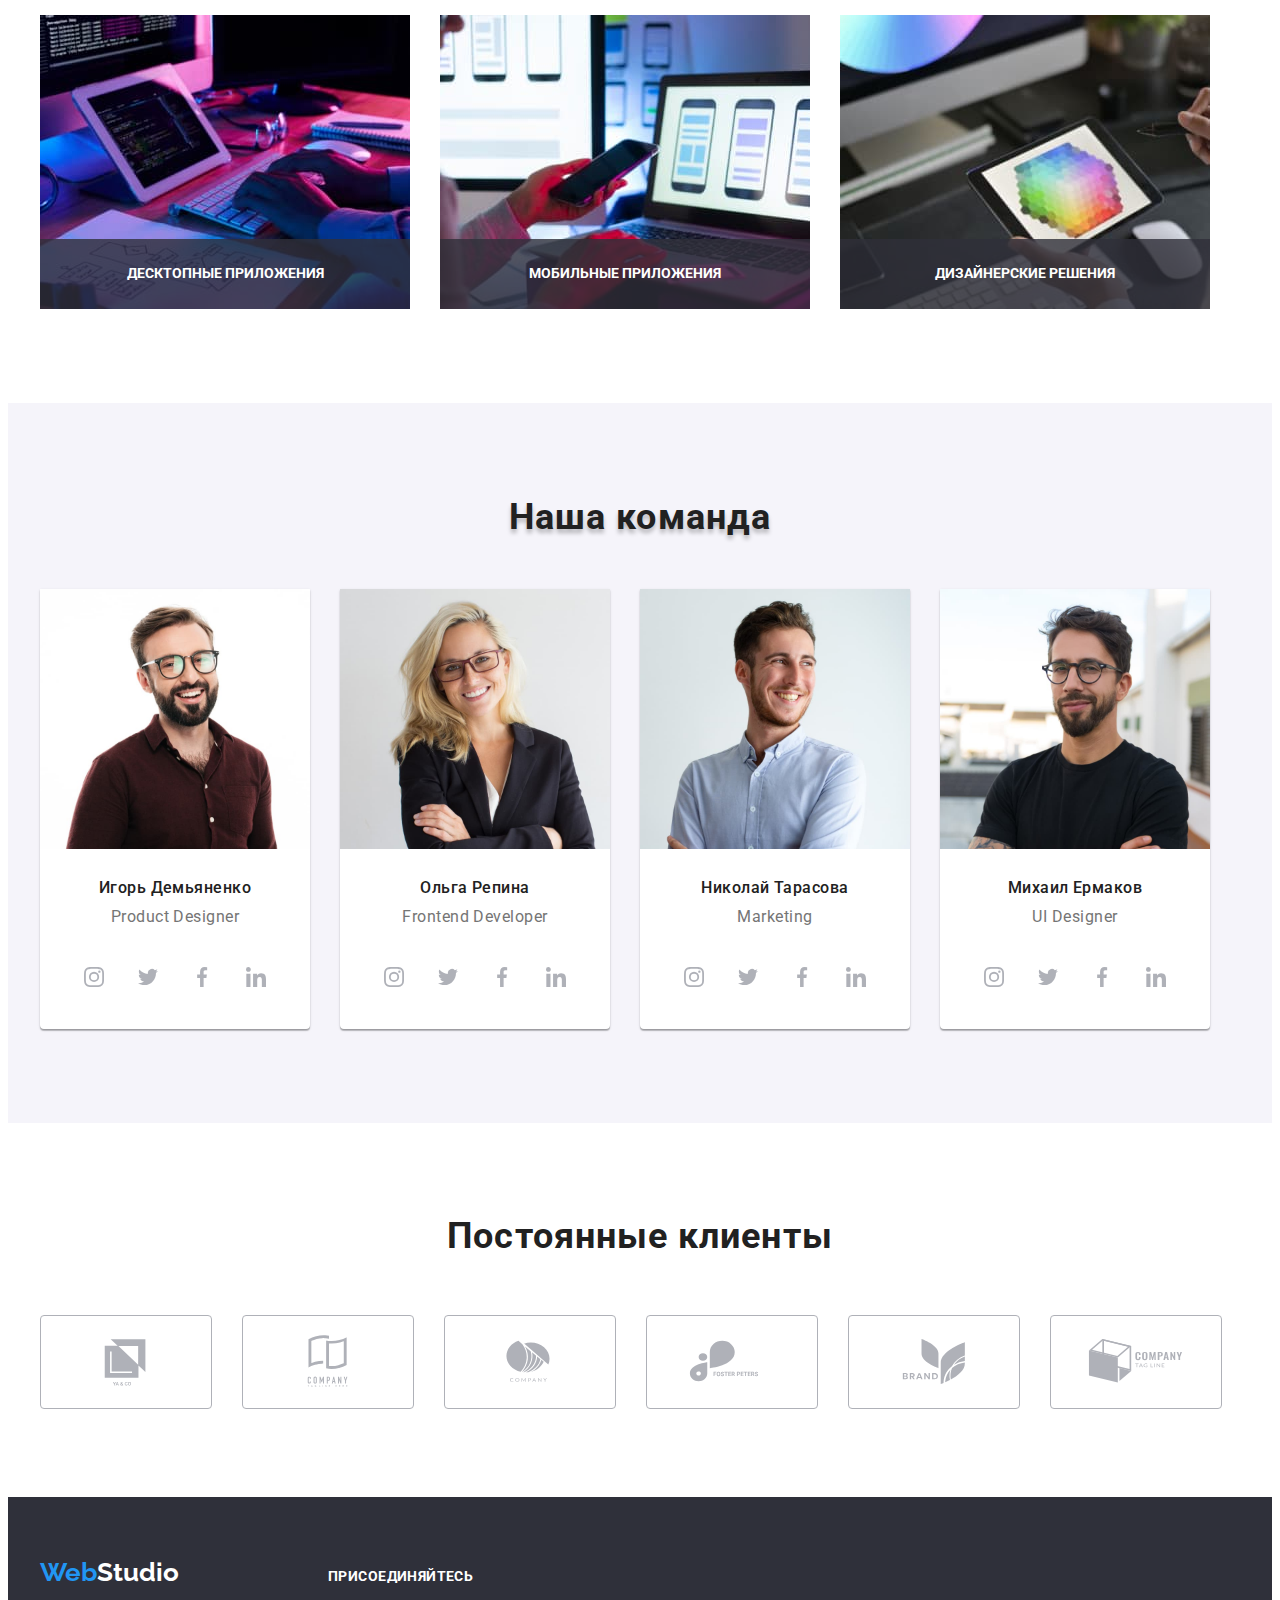
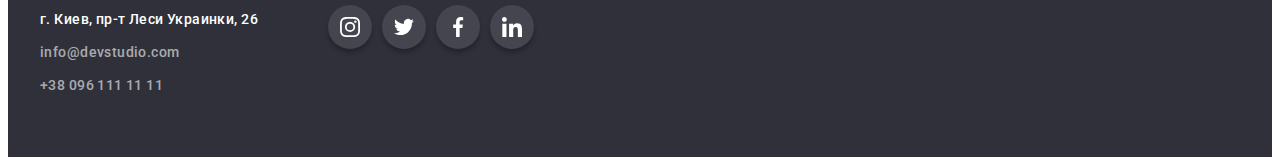
==== commit 69ae096f: "write correct link" ====
--- a/index.html
+++ b/index.html
@@ -8,7 +8,7 @@
     <link rel="preconnect" href="https://fonts.googleapis.com" />
     <link rel="preconnect" href="https://fonts.gstatic.com" crossorigin />
     <link
-      href="https://fonts.googleapis.om/css2?family=Raleway:wght@700&family=Roboto:wght@400;500;700;900&display=swap"
+      href="https://fonts.googleapis.com/css2?family=Raleway:wght@700&family=Roboto:wght@400;500;700;900&display=swap"
       rel="stylesheet"
     />
     <link
